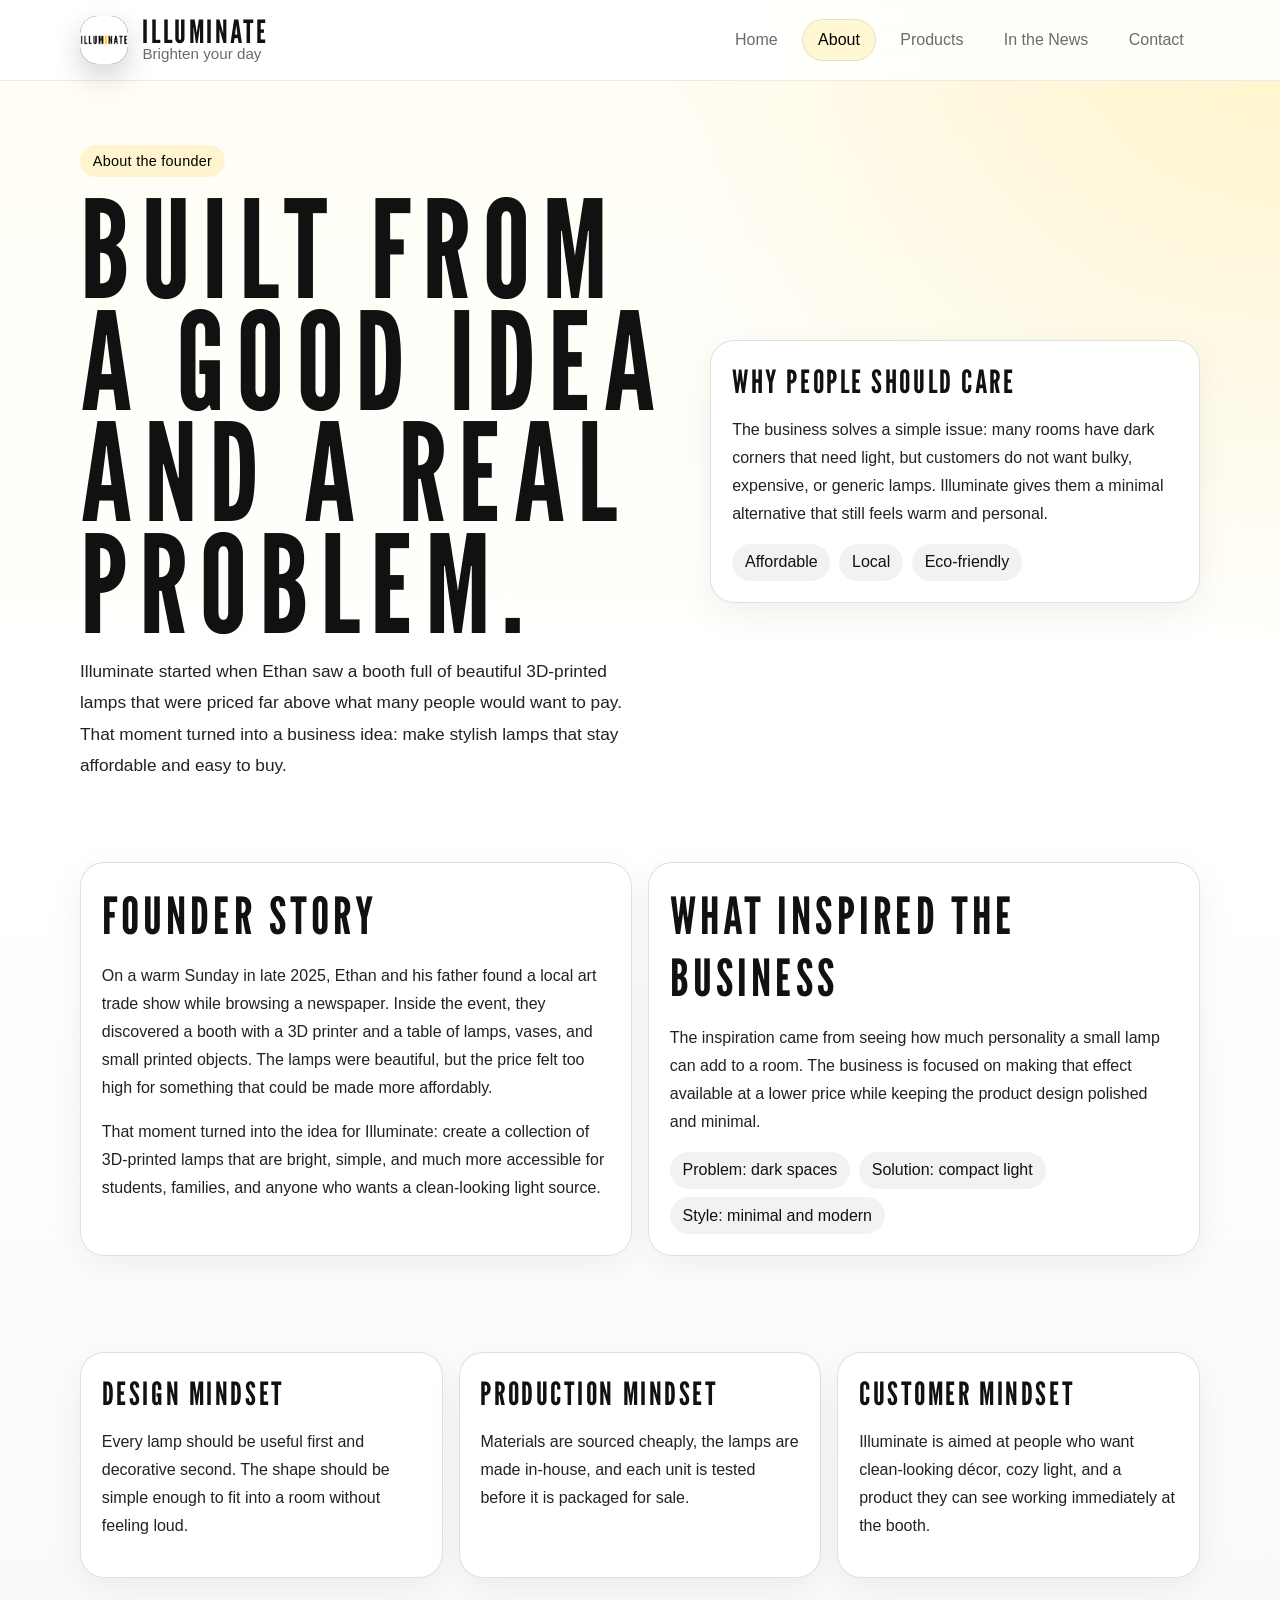
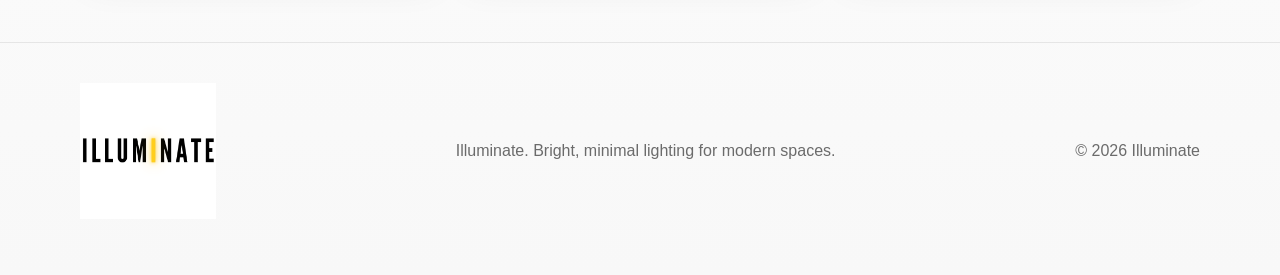
==== about.html @ 522df349 "init" ====
<!doctype html>
<html lang="en">
  <head>
    <meta charset="utf-8" />
    <meta name="viewport" content="width=device-width, initial-scale=1" />
    <title>About | Illuminate</title>
    <meta name="description" content="Learn the story behind Illuminate and why the business exists." />
    <link rel="icon" href="Assets/Favicon.png" />
    <link rel="stylesheet" href="styles.css" />
    <script defer src="site.js"></script>
  </head>
  <body>
    <div class="site-shell">
      <header class="site-header">
        <div class="container header-row">
          <a class="brand" href="index.html" aria-label="Illuminate home">
            <span class="brand-mark"><img src="Assets/Logo/Black%20On%20White.png" alt="Illuminate logo" /></span>
            <span class="brand-text">
              <strong>ILLUMINATE</strong>
              <span>Brighten your day</span>
            </span>
          </a>
          <button class="nav-button" type="button" data-nav-button>Menu</button>
          <input class="nav-toggle" id="nav-toggle" type="checkbox" data-nav-toggle />
          <nav class="site-nav" aria-label="Primary">
            <a href="index.html" data-nav-link>Home</a>
            <a href="about.html" aria-current="page" data-nav-link>About</a>
            <a href="products.html" data-nav-link>Products</a>
            <a href="news.html" data-nav-link>In the News</a>
            <a href="contact.html" data-nav-link>Contact</a>
          </nav>
        </div>
      </header>

      <main>
        <section class="hero">
          <div class="container hero-grid">
            <div>
              <span class="eyebrow">About the founder</span>
              <h1>Built from a good idea and a real problem.</h1>
              <p class="lede">
                Illuminate started when Ethan saw a booth full of beautiful 3D-printed lamps that were priced far above what many people would want to pay. That moment turned into a business idea: make stylish lamps that stay affordable and easy to buy.
              </p>
            </div>
            <div class="card pad">
              <h3>Why people should care</h3>
              <p>The business solves a simple issue: many rooms have dark corners that need light, but customers do not want bulky, expensive, or generic lamps. Illuminate gives them a minimal alternative that still feels warm and personal.</p>
              <div class="badge-row">
                <span class="badge">Affordable</span>
                <span class="badge">Local</span>
                <span class="badge">Eco-friendly</span>
              </div>
            </div>
          </div>
        </section>

        <section class="section">
          <div class="container grid-2">
            <article class="card pad">
              <h2>Founder story</h2>
              <p>
                On a warm Sunday in late 2025, Ethan and his father found a local art trade show while browsing a newspaper. Inside the event, they discovered a booth with a 3D printer and a table of lamps, vases, and small printed objects. The lamps were beautiful, but the price felt too high for something that could be made more affordably.
              </p>
              <p>
                That moment turned into the idea for Illuminate: create a collection of 3D-printed lamps that are bright, simple, and much more accessible for students, families, and anyone who wants a clean-looking light source.
              </p>
            </article>
            <article class="card pad">
              <h2>What inspired the business</h2>
              <p>
                The inspiration came from seeing how much personality a small lamp can add to a room. The business is focused on making that effect available at a lower price while keeping the product design polished and minimal.
              </p>
              <div class="badge-row">
                <span class="badge">Problem: dark spaces</span>
                <span class="badge">Solution: compact light</span>
                <span class="badge">Style: minimal and modern</span>
              </div>
            </article>
          </div>
        </section>

        <section class="section">
          <div class="container grid-3">
            <article class="card pad">
              <h3>Design mindset</h3>
              <p>Every lamp should be useful first and decorative second. The shape should be simple enough to fit into a room without feeling loud.</p>
            </article>
            <article class="card pad">
              <h3>Production mindset</h3>
              <p>Materials are sourced cheaply, the lamps are made in-house, and each unit is tested before it is packaged for sale.</p>
            </article>
            <article class="card pad">
              <h3>Customer mindset</h3>
              <p>Illuminate is aimed at people who want clean-looking décor, cozy light, and a product they can see working immediately at the booth.</p>
            </article>
          </div>
        </section>
      </main>

      <footer class="site-footer">
        <div class="container footer-row">
          <img src="Assets/Logo/Black%20On%20White.png" alt="Illuminate logo" />
          <p>Illuminate. Bright, minimal lighting for modern spaces.</p>
          <p>© <span data-year></span> Illuminate</p>
        </div>
      </footer>
    </div>
  </body>
</html>
---- styles.css ----
@import url('https://fonts.googleapis.com/css2?family=Glacial+Indifference:wght@400;700&family=League+Gothic&display=swap');

:root {
  --yellow: #ffc800;
  --white: #ffffff;
  --black: #000000;
  --ink: #111111;
  --muted: #6b6b6b;
  --line: rgba(0, 0, 0, 0.12);
  --surface: rgba(255, 255, 255, 0.92);
  --shadow: 0 18px 60px rgba(0, 0, 0, 0.14);
}

* {
  box-sizing: border-box;
}

html {
  scroll-behavior: smooth;
}

body {
  margin: 0;
  font-family: 'Glacial Indifference', Arial, sans-serif;
  color: var(--ink);
  background:
    radial-gradient(circle at top right, rgba(255, 200, 0, 0.18), transparent 28%),
    linear-gradient(180deg, #fffdf4 0%, #ffffff 45%, #f8f8f8 100%);
}

a {
  color: inherit;
  text-decoration: none;
}

img {
  max-width: 100%;
  display: block;
}

body::before {
  content: '';
  position: fixed;
  inset: 0;
  pointer-events: none;
  background-image: linear-gradient(rgba(0, 0, 0, 0.02) 1px, transparent 1px), linear-gradient(90deg, rgba(0, 0, 0, 0.02) 1px, transparent 1px);
  background-size: 42px 42px;
  mask-image: linear-gradient(180deg, rgba(0, 0, 0, 0.14), transparent 70%);
  opacity: 0.35;
}

.site-shell {
  position: relative;
  z-index: 1;
}

.container {
  width: min(1120px, calc(100% - 2rem));
  margin: 0 auto;
}

.site-header {
  position: sticky;
  top: 0;
  z-index: 20;
  backdrop-filter: blur(16px);
  background: rgba(255, 255, 255, 0.86);
  border-bottom: 1px solid rgba(0, 0, 0, 0.08);
}

.header-row {
  display: flex;
  align-items: center;
  justify-content: space-between;
  gap: 1rem;
  padding: 1rem 0;
}

.brand {
  display: flex;
  align-items: center;
  gap: 0.9rem;
  min-width: 0;
}

.brand-mark {
  width: 3rem;
  height: 3rem;
  border-radius: 18px;
  background: var(--black);
  display: grid;
  place-items: center;
  box-shadow: 0 12px 30px rgba(0, 0, 0, 0.18);
  overflow: hidden;
  flex: none;
}

.brand-mark img {
  width: 100%;
  height: 100%;
  object-fit: cover;
}

.brand-text {
  min-width: 0;
}

.brand-text strong {
  display: block;
  font-family: 'League Gothic', Impact, sans-serif;
  font-size: 2rem;
  letter-spacing: 0.08em;
  line-height: 0.9;
}

.brand-text span {
  color: var(--muted);
  font-size: 0.95rem;
}

.nav-toggle {
  display: none;
}

.nav-button {
  display: none;
  border: 1px solid rgba(0, 0, 0, 0.1);
  background: var(--white);
  border-radius: 999px;
  padding: 0.7rem 1rem;
  font: inherit;
}

.site-nav {
  display: flex;
  flex-wrap: wrap;
  gap: 0.5rem;
}

.site-nav a {
  padding: 0.7rem 0.95rem;
  border-radius: 999px;
  border: 1px solid transparent;
  color: var(--muted);
}

.site-nav a[aria-current='page'],
.site-nav a:hover {
  color: var(--black);
  border-color: rgba(0, 0, 0, 0.09);
  background: rgba(255, 200, 0, 0.16);
}

.hero {
  padding: 4rem 0 2rem;
}

.hero-grid {
  display: grid;
  grid-template-columns: 1.1fr 0.9fr;
  gap: 2rem;
  align-items: center;
}

.eyebrow {
  display: inline-flex;
  align-items: center;
  gap: 0.5rem;
  padding: 0.5rem 0.8rem;
  border-radius: 999px;
  background: rgba(255, 200, 0, 0.16);
  color: var(--black);
  font-size: 0.9rem;
  letter-spacing: 0.02em;
}

h1,
h2,
h3 {
  margin: 0;
  font-family: 'League Gothic', Impact, sans-serif;
  letter-spacing: 0.08em;
  text-transform: uppercase;
  font-weight: 400;
}

h1 {
  font-size: clamp(4.5rem, 12vw, 8.5rem);
  line-height: 0.82;
  margin-top: 1rem;
}

h2 {
  font-size: clamp(2.4rem, 4vw, 4rem);
  margin-bottom: 1rem;
}

h3 {
  font-size: 2rem;
  margin-bottom: 0.65rem;
}

.lede {
  max-width: 60ch;
  font-size: 1.08rem;
  line-height: 1.8;
  color: #222;
}

.hero-actions,
.section-actions {
  display: flex;
  flex-wrap: wrap;
  gap: 0.8rem;
  margin-top: 1.5rem;
}

.button {
  display: inline-flex;
  align-items: center;
  justify-content: center;
  gap: 0.45rem;
  min-height: 2.9rem;
  padding: 0.75rem 1.1rem;
  border-radius: 999px;
  border: 1px solid var(--black);
  transition: transform 0.18s ease, background 0.18s ease, color 0.18s ease;
}

.button:hover {
  transform: translateY(-1px);
}

.button.primary {
  background: var(--black);
  color: var(--white);
}

.button.primary:hover {
  background: #1b1b1b;
}

.button.secondary {
  background: var(--white);
}

.button.secondary:hover {
  background: rgba(255, 200, 0, 0.18);
}

.hero-art {
  position: relative;
  padding: 1.25rem;
}

.hero-card {
  border-radius: 30px;
  background: linear-gradient(180deg, rgba(0, 0, 0, 0.94), rgba(0, 0, 0, 0.78));
  color: var(--white);
  padding: 1.4rem;
  box-shadow: var(--shadow);
  overflow: hidden;
}

.hero-card::before {
  content: '';
  position: absolute;
  inset: auto 2rem 2rem auto;
  width: 12rem;
  height: 12rem;
  border-radius: 50%;
  background: radial-gradient(circle, rgba(255, 200, 0, 0.5) 0%, rgba(255, 200, 0, 0.12) 30%, transparent 68%);
  filter: blur(10px);
}

.hero-card img {
  position: relative;
  z-index: 1;
  border-radius: 20px;
  width: 100%;
  aspect-ratio: 1.12;
  object-fit: cover;
}

.hero-stats {
  display: grid;
  grid-template-columns: repeat(3, 1fr);
  gap: 0.75rem;
  margin-top: 1rem;
}

.stat {
  padding: 0.9rem;
  border-radius: 18px;
  background: rgba(255, 255, 255, 0.08);
  border: 1px solid rgba(255, 255, 255, 0.12);
}

.stat strong {
  display: block;
  font-family: 'League Gothic', Impact, sans-serif;
  font-size: 2rem;
  letter-spacing: 0.08em;
}

.section {
  padding: 2rem 0 4rem;
}

.section-header {
  display: flex;
  align-items: end;
  justify-content: space-between;
  gap: 1rem;
  margin-bottom: 1.25rem;
}

.section-header p {
  max-width: 52ch;
  margin: 0;
  color: var(--muted);
  line-height: 1.7;
}

.grid-3,
.grid-2 {
  display: grid;
  gap: 1rem;
}

.grid-3 {
  grid-template-columns: repeat(3, 1fr);
}

.grid-2 {
  grid-template-columns: repeat(2, 1fr);
}

.card {
  border-radius: 24px;
  background: var(--surface);
  border: 1px solid var(--line);
  box-shadow: 0 10px 35px rgba(0, 0, 0, 0.06);
  overflow: hidden;
}

.card.pad {
  padding: 1.3rem;
}

.card-image {
  padding: 1rem;
  background: linear-gradient(180deg, rgba(255, 200, 0, 0.14), rgba(255, 200, 0, 0.04));
}

.card-image img {
  width: 100%;
  aspect-ratio: 4 / 3;
  object-fit: contain;
}

.card h3 {
  margin-bottom: 0.5rem;
}

.card p,
.card li {
  color: #222;
  line-height: 1.75;
}

.list {
  margin: 0.9rem 0 0;
  padding-left: 1.1rem;
}

.badge-row {
  display: flex;
  flex-wrap: wrap;
  gap: 0.55rem;
  margin-top: 1rem;
}

.badge {
  display: inline-flex;
  align-items: center;
  min-height: 2.3rem;
  padding: 0.45rem 0.8rem;
  border-radius: 999px;
  background: rgba(0, 0, 0, 0.05);
  color: var(--ink);
}

.brand-swatch {
  display: grid;
  grid-template-columns: repeat(3, 1fr);
  gap: 0.8rem;
}

.swatch {
  border-radius: 18px;
  padding: 1rem;
  border: 1px solid var(--line);
}

.swatch strong {
  display: block;
  margin-top: 4rem;
  font-family: 'League Gothic', Impact, sans-serif;
  font-size: 1.9rem;
  letter-spacing: 0.08em;
}

.swatch.yellow {
  background: var(--yellow);
}

.swatch.black {
  background: var(--black);
  color: var(--white);
}

.swatch.white {
  background: var(--white);
}

.video-frame {
  position: relative;
  border-radius: 28px;
  overflow: hidden;
  border: 1px solid var(--line);
  background: linear-gradient(135deg, rgba(255, 200, 0, 0.08), rgba(0, 0, 0, 0.04));
  min-height: 320px;
  box-shadow: var(--shadow);
}

.video-frame iframe,
.video-frame .video-placeholder {
  width: 100%;
  height: 100%;
  min-height: 320px;
  border: 0;
}

.video-placeholder {
  display: grid;
  place-items: center;
  padding: 2rem;
  text-align: center;
}

.video-placeholder strong {
  display: block;
  font-family: 'League Gothic', Impact, sans-serif;
  font-size: clamp(2.3rem, 5vw, 4rem);
  letter-spacing: 0.08em;
  margin-bottom: 0.4rem;
}

.meta {
  color: var(--muted);
  font-size: 0.95rem;
  line-height: 1.7;
}

.pricing {
  display: grid;
  gap: 0.9rem;
}

.price-row {
  display: flex;
  align-items: baseline;
  justify-content: space-between;
  gap: 1rem;
  padding: 1rem 0;
  border-top: 1px solid rgba(0, 0, 0, 0.08);
}

.price-row:first-child {
  border-top: 0;
  padding-top: 0;
}

.price-row strong {
  font-family: 'League Gothic', Impact, sans-serif;
  font-size: 2.1rem;
  letter-spacing: 0.08em;
}

.testimonial {
  display: grid;
  gap: 0.7rem;
}

.testimonial blockquote {
  margin: 0;
  font-size: 1.05rem;
  line-height: 1.8;
}

.testimonial span {
  color: var(--muted);
}

.news-figure {
  border-radius: 20px;
  overflow: hidden;
  border: 1px solid rgba(0, 0, 0, 0.08);
  background: white;
}

.news-figure img {
  width: 100%;
  aspect-ratio: 4 / 3;
  object-fit: cover;
}

.news-figure figcaption {
  padding: 0.9rem 1rem 1rem;
  color: #222;
  line-height: 1.7;
}

.contact-list {
  display: grid;
  gap: 0.9rem;
  margin: 0;
}

.contact-item {
  padding: 1rem;
  border-radius: 18px;
  border: 1px solid rgba(0, 0, 0, 0.08);
  background: rgba(255, 255, 255, 0.75);
}

.contact-item strong {
  display: block;
  margin-bottom: 0.25rem;
  font-family: 'League Gothic', Impact, sans-serif;
  font-size: 1.8rem;
  letter-spacing: 0.08em;
}

.site-footer {
  padding: 2.5rem 0 3.5rem;
  border-top: 1px solid rgba(0, 0, 0, 0.08);
  color: var(--muted);
}

.footer-row {
  display: flex;
  align-items: center;
  justify-content: space-between;
  gap: 1rem;
  flex-wrap: wrap;
}

.footer-row img {
  width: 8.5rem;
}

@media (max-width: 920px) {
  .hero-grid,
  .grid-3,
  .grid-2 {
    grid-template-columns: 1fr;
  }

  .section-header,
  .footer-row {
    align-items: start;
    flex-direction: column;
  }

  .brand-swatch {
    grid-template-columns: 1fr;
  }
}

@media (max-width: 760px) {
  .nav-button {
    display: inline-flex;
  }

  .site-nav {
    position: absolute;
    top: calc(100% + 0.6rem);
    right: 1rem;
    left: 1rem;
    display: grid;
    gap: 0.25rem;
    padding: 0.75rem;
    background: rgba(255, 255, 255, 0.98);
    border: 1px solid rgba(0, 0, 0, 0.08);
    border-radius: 22px;
    box-shadow: var(--shadow);
    transform-origin: top;
    transform: scaleY(0.96);
    opacity: 0;
    visibility: hidden;
    pointer-events: none;
    transition: opacity 0.18s ease, transform 0.18s ease, visibility 0.18s ease;
  }

  .nav-toggle:checked ~ .site-nav {
    opacity: 1;
    visibility: visible;
    pointer-events: auto;
    transform: scaleY(1);
  }

  .site-nav a {
    padding: 0.9rem 1rem;
  }

  .brand-text strong {
    font-size: 1.8rem;
  }

  h1 {
    font-size: clamp(3.7rem, 19vw, 6rem);
  }

  .hero {
    padding-top: 2.4rem;
  }
}
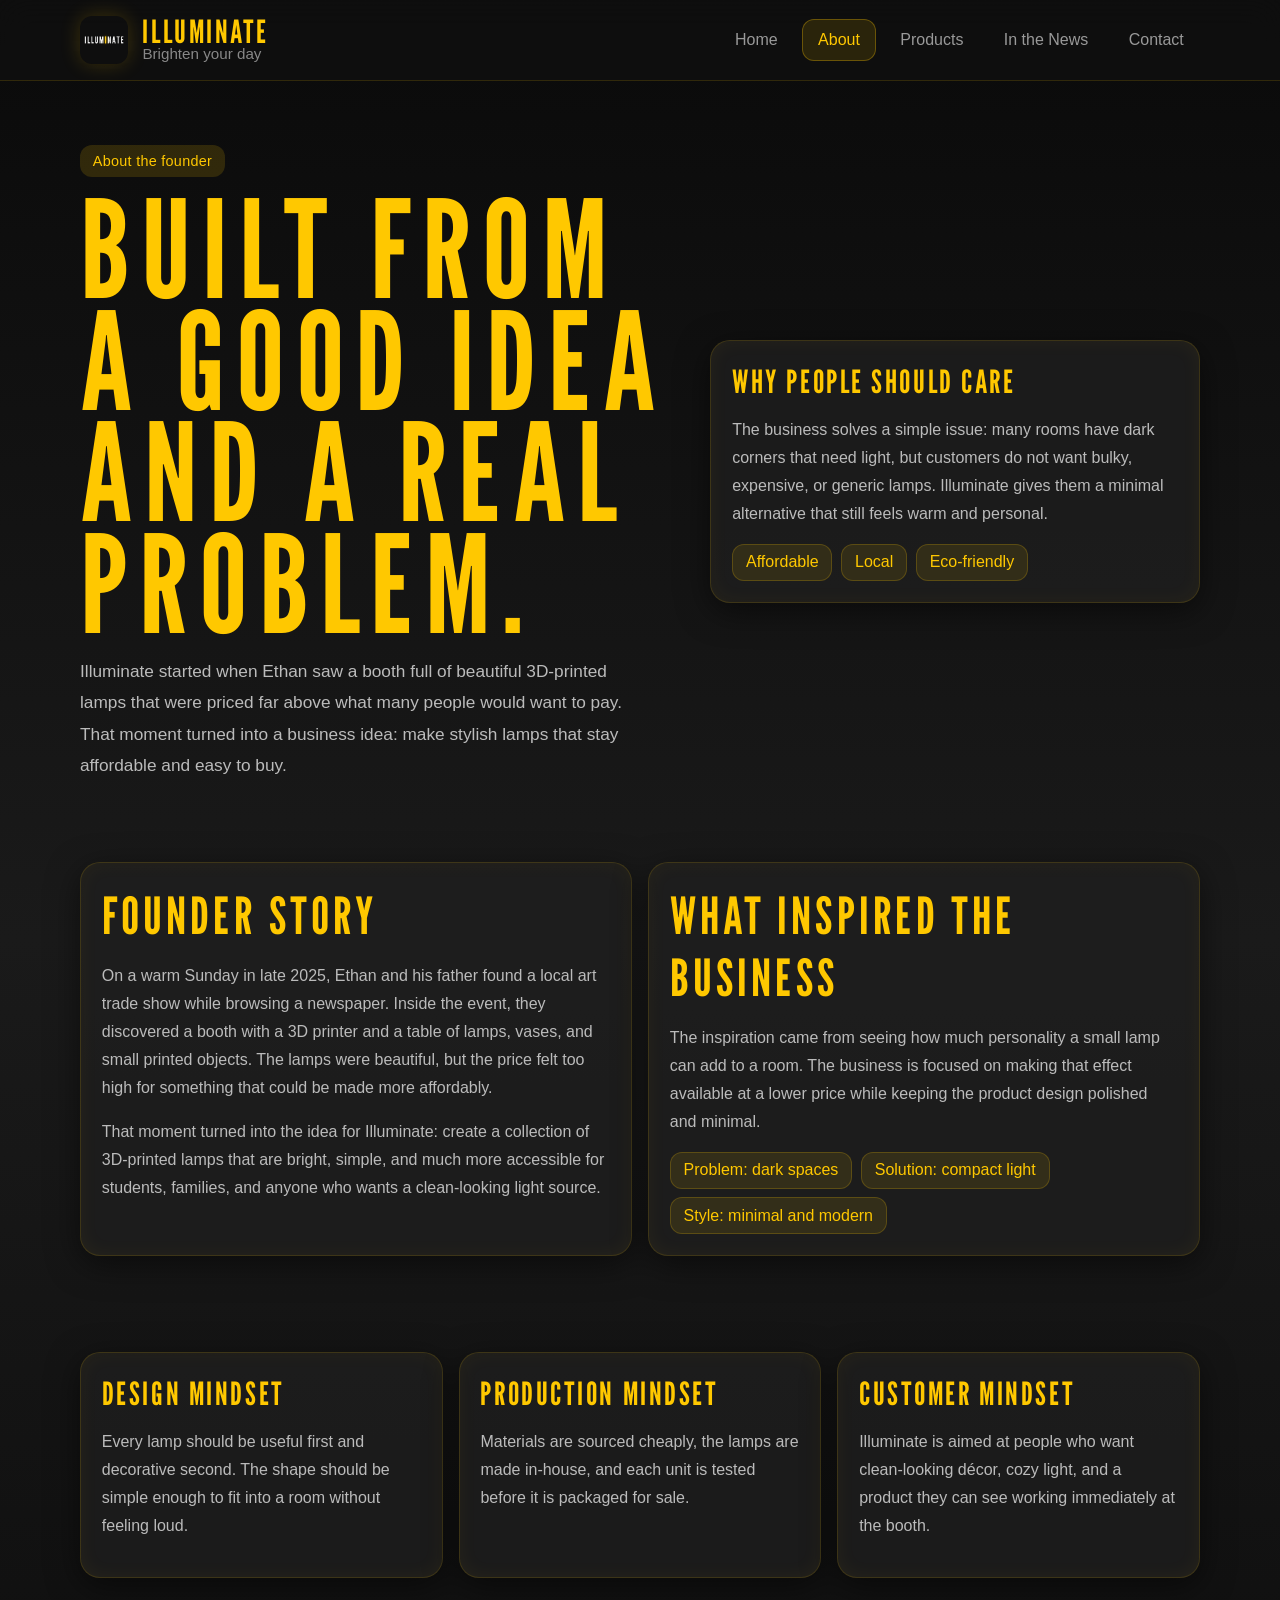
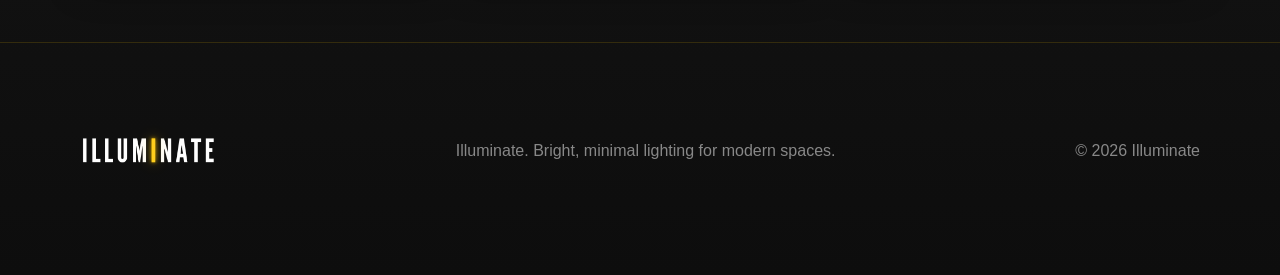
==== commit 8475adf6: "dark mode" ====
--- a/about.html
+++ b/about.html
@@ -14,7 +14,7 @@
       <header class="site-header">
         <div class="container header-row">
           <a class="brand" href="index.html" aria-label="Illuminate home">
-            <span class="brand-mark"><img src="Assets/Logo/Black%20On%20White.png" alt="Illuminate logo" /></span>
+            <span class="brand-mark"><img src="Assets/Logo/White%20and%20Yellow%20nBg.png" alt="Illuminate logo" /></span>
             <span class="brand-text">
               <strong>ILLUMINATE</strong>
               <span>Brighten your day</span>
@@ -99,7 +99,7 @@
 
       <footer class="site-footer">
         <div class="container footer-row">
-          <img src="Assets/Logo/Black%20On%20White.png" alt="Illuminate logo" />
+          <img src="Assets/Logo/White%20and%20Yellow%20nBg.png" alt="Illuminate logo" />
           <p>Illuminate. Bright, minimal lighting for modern spaces.</p>
           <p>© <span data-year></span> Illuminate</p>
         </div>
--- a/styles.css
+++ b/styles.css
@@ -11,6 +11,59 @@
   --shadow: 0 18px 60px rgba(0, 0, 0, 0.14);
 }
 
+@keyframes fadeInUp {
+  from {
+    opacity: 0;
+    transform: translateY(20px);
+  }
+  to {
+    opacity: 1;
+    transform: translateY(0);
+  }
+}
+
+@keyframes glowPulse {
+  0%, 100% {
+    box-shadow: 0 0 20px rgba(255, 200, 0, 0.3);
+  }
+  50% {
+    box-shadow: 0 0 40px rgba(255, 200, 0, 0.6);
+  }
+}
+
+@keyframes slideInLeft {
+  from {
+    opacity: 0;
+    transform: translateX(-30px);
+  }
+  to {
+    opacity: 1;
+    transform: translateX(0);
+  }
+}
+
+@keyframes slideInRight {
+  from {
+    opacity: 0;
+    transform: translateX(30px);
+  }
+  to {
+    opacity: 1;
+    transform: translateX(0);
+  }
+}
+
+@keyframes slideInDown {
+  from {
+    opacity: 0;
+    transform: translateY(-20px);
+  }
+  to {
+    opacity: 1;
+    transform: translateY(0);
+  }
+}
+
 * {
   box-sizing: border-box;
 }
@@ -22,10 +75,8 @@
 body {
   margin: 0;
   font-family: 'Glacial Indifference', Arial, sans-serif;
-  color: var(--ink);
-  background:
-    radial-gradient(circle at top right, rgba(255, 200, 0, 0.18), transparent 28%),
-    linear-gradient(180deg, #fffdf4 0%, #ffffff 45%, #f8f8f8 100%);
+  color: #e0e0e0;
+  background: linear-gradient(180deg, #0a0a0a 0%, #1a1a1a 50%, #0d0d0d 100%);
 }
 
 a {
@@ -43,9 +94,9 @@
   position: fixed;
   inset: 0;
   pointer-events: none;
-  background-image: linear-gradient(rgba(0, 0, 0, 0.02) 1px, transparent 1px), linear-gradient(90deg, rgba(0, 0, 0, 0.02) 1px, transparent 1px);
+  background-image: linear-gradient(rgba(255, 200, 0, 0.03) 1px, transparent 1px), linear-gradient(90deg, rgba(255, 200, 0, 0.03) 1px, transparent 1px);
   background-size: 42px 42px;
-  mask-image: linear-gradient(180deg, rgba(0, 0, 0, 0.14), transparent 70%);
+  mask-image: linear-gradient(180deg, rgba(255, 200, 0, 0.08), transparent 70%);
   opacity: 0.35;
 }
 
@@ -64,8 +115,9 @@
   top: 0;
   z-index: 20;
   backdrop-filter: blur(16px);
-  background: rgba(255, 255, 255, 0.86);
-  border-bottom: 1px solid rgba(0, 0, 0, 0.08);
+  background: rgba(15, 15, 15, 0.9);
+  border-bottom: 1px solid rgba(255, 200, 0, 0.15);
+  animation: slideInDown 0.6s ease-out;
 }
 
 .header-row {
@@ -86,19 +138,25 @@
 .brand-mark {
   width: 3rem;
   height: 3rem;
-  border-radius: 18px;
-  background: var(--black);
+  border-radius: 12px;
+  background: transparent;
   display: grid;
   place-items: center;
-  box-shadow: 0 12px 30px rgba(0, 0, 0, 0.18);
+  box-shadow: 0 0 20px rgba(255, 200, 0, 0.2);
   overflow: hidden;
   flex: none;
+  transition: box-shadow 0.3s ease;
+}
+
+.brand-mark:hover {
+  animation: glowPulse 2s ease-in-out;
 }
 
 .brand-mark img {
   width: 100%;
   height: 100%;
-  object-fit: cover;
+  object-fit: contain;
+  padding: 4px;
 }
 
 .brand-text {
@@ -111,10 +169,11 @@
   font-size: 2rem;
   letter-spacing: 0.08em;
   line-height: 0.9;
+  color: var(--yellow);
 }
 
 .brand-text span {
-  color: var(--muted);
+  color: #888;
   font-size: 0.95rem;
 }
 
@@ -124,11 +183,19 @@
 
 .nav-button {
   display: none;
-  border: 1px solid rgba(0, 0, 0, 0.1);
-  background: var(--white);
-  border-radius: 999px;
+  border: 1px solid rgba(255, 200, 0, 0.2);
+  background: rgba(255, 200, 0, 0.1);
+  border-radius: 12px;
   padding: 0.7rem 1rem;
   font: inherit;
+  color: var(--yellow);
+  cursor: pointer;
+  transition: all 0.3s ease;
+}
+
+.nav-button:hover {
+  background: rgba(255, 200, 0, 0.2);
+  box-shadow: 0 0 15px rgba(255, 200, 0, 0.3);
 }
 
 .site-nav {
@@ -139,20 +206,22 @@
 
 .site-nav a {
   padding: 0.7rem 0.95rem;
-  border-radius: 999px;
+  border-radius: 12px;
   border: 1px solid transparent;
-  color: var(--muted);
+  color: #999;
+  transition: all 0.3s ease;
 }
 
 .site-nav a[aria-current='page'],
 .site-nav a:hover {
-  color: var(--black);
-  border-color: rgba(0, 0, 0, 0.09);
-  background: rgba(255, 200, 0, 0.16);
+  color: var(--yellow);
+  border-color: rgba(255, 200, 0, 0.3);
+  background: rgba(255, 200, 0, 0.12);
 }
 
 .hero {
   padding: 4rem 0 2rem;
+  animation: fadeInUp 0.8s ease-out;
 }
 
 .hero-grid {
@@ -167,11 +236,12 @@
   align-items: center;
   gap: 0.5rem;
   padding: 0.5rem 0.8rem;
-  border-radius: 999px;
-  background: rgba(255, 200, 0, 0.16);
-  color: var(--black);
+  border-radius: 12px;
+  background: rgba(255, 200, 0, 0.15);
+  color: var(--yellow);
   font-size: 0.9rem;
   letter-spacing: 0.02em;
+  animation: slideInLeft 0.6s ease-out;
 }
 
 h1,
@@ -182,6 +252,8 @@
   letter-spacing: 0.08em;
   text-transform: uppercase;
   font-weight: 400;
+  color: var(--yellow);
+  animation: fadeInUp 0.7s ease-out;
 }
 
 h1 {
@@ -204,7 +276,8 @@
   max-width: 60ch;
   font-size: 1.08rem;
   line-height: 1.8;
-  color: #222;
+  color: #bbb;
+  animation: slideInLeft 0.7s ease-out 0.1s backwards;
 }
 
 .hero-actions,
@@ -222,43 +295,49 @@
   gap: 0.45rem;
   min-height: 2.9rem;
   padding: 0.75rem 1.1rem;
-  border-radius: 999px;
-  border: 1px solid var(--black);
+  border-radius: 12px;
+  border: 1px solid var(--yellow);
   transition: transform 0.18s ease, background 0.18s ease, color 0.18s ease;
+  cursor: pointer;
+  animation: fadeInUp 0.7s ease-out 0.2s backwards;
 }
 
 .button:hover {
-  transform: translateY(-1px);
+  transform: translateY(-2px);
+  box-shadow: 0 0 20px rgba(255, 200, 0, 0.4);
 }
 
 .button.primary {
-  background: var(--black);
-  color: var(--white);
+  background: var(--yellow);
+  color: #000;
+  font-weight: 700;
 }
 
 .button.primary:hover {
-  background: #1b1b1b;
+  background: #ffdb42;
 }
 
 .button.secondary {
-  background: var(--white);
+  background: transparent;
+  color: var(--yellow);
 }
 
 .button.secondary:hover {
-  background: rgba(255, 200, 0, 0.18);
+  background: rgba(255, 200, 0, 0.2);
 }
 
 .hero-art {
   position: relative;
   padding: 1.25rem;
+  animation: slideInRight 0.8s ease-out;
 }
 
 .hero-card {
   border-radius: 30px;
-  background: linear-gradient(180deg, rgba(0, 0, 0, 0.94), rgba(0, 0, 0, 0.78));
-  color: var(--white);
+  background: linear-gradient(135deg, rgba(255, 200, 0, 0.15), rgba(255, 200, 0, 0.08));
+  color: #fff;
   padding: 1.4rem;
-  box-shadow: var(--shadow);
+  box-shadow: 0 0 40px rgba(255, 200, 0, 0.2), inset 0 0 40px rgba(255, 200, 0, 0.05);
   overflow: hidden;
 }
 
@@ -271,6 +350,7 @@
   border-radius: 50%;
   background: radial-gradient(circle, rgba(255, 200, 0, 0.5) 0%, rgba(255, 200, 0, 0.12) 30%, transparent 68%);
   filter: blur(10px);
+  animation: glowPulse 4s ease-in-out infinite;
 }
 
 .hero-card img {
@@ -279,7 +359,7 @@
   border-radius: 20px;
   width: 100%;
   aspect-ratio: 1.12;
-  object-fit: cover;
+  object-fit: contain;
 }
 
 .hero-stats {
@@ -292,8 +372,8 @@
 .stat {
   padding: 0.9rem;
   border-radius: 18px;
-  background: rgba(255, 255, 255, 0.08);
-  border: 1px solid rgba(255, 255, 255, 0.12);
+  background: rgba(255, 200, 0, 0.1);
+  border: 1px solid rgba(255, 200, 0, 0.2);
 }
 
 .stat strong {
@@ -301,6 +381,7 @@
   font-family: 'League Gothic', Impact, sans-serif;
   font-size: 2rem;
   letter-spacing: 0.08em;
+  color: var(--yellow);
 }
 
 .section {
@@ -318,7 +399,7 @@
 .section-header p {
   max-width: 52ch;
   margin: 0;
-  color: var(--muted);
+  color: #888;
   line-height: 1.7;
 }
 
@@ -337,11 +418,19 @@
 }
 
 .card {
-  border-radius: 24px;
-  background: var(--surface);
-  border: 1px solid var(--line);
-  box-shadow: 0 10px 35px rgba(0, 0, 0, 0.06);
+  border-radius: 20px;
+  background: rgba(30, 30, 30, 0.8);
+  border: 1px solid rgba(255, 200, 0, 0.15);
+  box-shadow: 0 8px 32px rgba(0, 0, 0, 0.5), inset 0 0 20px rgba(255, 200, 0, 0.05);
   overflow: hidden;
+  transition: all 0.4s ease;
+  animation: fadeInUp 0.7s ease-out backwards;
+}
+
+.card:hover {
+  border-color: rgba(255, 200, 0, 0.3);
+  box-shadow: 0 8px 40px rgba(255, 200, 0, 0.15), inset 0 0 20px rgba(255, 200, 0, 0.08);
+  transform: translateY(-4px);
 }
 
 .card.pad {
@@ -350,7 +439,7 @@
 
 .card-image {
   padding: 1rem;
-  background: linear-gradient(180deg, rgba(255, 200, 0, 0.14), rgba(255, 200, 0, 0.04));
+  background: linear-gradient(180deg, rgba(255, 200, 0, 0.1), rgba(255, 200, 0, 0.02));
 }
 
 .card-image img {
@@ -365,7 +454,7 @@
 
 .card p,
 .card li {
-  color: #222;
+  color: #bbb;
   line-height: 1.75;
 }
 
@@ -386,9 +475,10 @@
   align-items: center;
   min-height: 2.3rem;
   padding: 0.45rem 0.8rem;
-  border-radius: 999px;
-  background: rgba(0, 0, 0, 0.05);
-  color: var(--ink);
+  border-radius: 12px;
+  background: rgba(255, 200, 0, 0.1);
+  color: var(--yellow);
+  border: 1px solid rgba(255, 200, 0, 0.2);
 }
 
 .brand-swatch {
@@ -398,9 +488,9 @@
 }
 
 .swatch {
-  border-radius: 18px;
+  border-radius: 20px;
   padding: 1rem;
-  border: 1px solid var(--line);
+  border: 1px solid rgba(255, 200, 0, 0.2);
 }
 
 .swatch strong {
@@ -413,25 +503,28 @@
 
 .swatch.yellow {
   background: var(--yellow);
+  color: #000;
 }
 
 .swatch.black {
-  background: var(--black);
-  color: var(--white);
+  background: #1a1a1a;
+  color: var(--yellow);
+  border-color: rgba(255, 200, 0, 0.3);
 }
 
 .swatch.white {
-  background: var(--white);
+  background: #ddd;
+  color: #000;
 }
 
 .video-frame {
   position: relative;
-  border-radius: 28px;
+  border-radius: 20px;
   overflow: hidden;
-  border: 1px solid var(--line);
-  background: linear-gradient(135deg, rgba(255, 200, 0, 0.08), rgba(0, 0, 0, 0.04));
+  border: 1px solid rgba(255, 200, 0, 0.2);
+  background: linear-gradient(135deg, rgba(255, 200, 0, 0.1), rgba(30, 30, 30, 0.8));
   min-height: 320px;
-  box-shadow: var(--shadow);
+  box-shadow: 0 8px 32px rgba(0, 0, 0, 0.5), inset 0 0 30px rgba(255, 200, 0, 0.05);
 }
 
 .video-frame iframe,
@@ -447,6 +540,7 @@
   place-items: center;
   padding: 2rem;
   text-align: center;
+  animation: fadeInUp 0.8s ease-out;
 }
 
 .video-placeholder strong {
@@ -455,10 +549,11 @@
   font-size: clamp(2.3rem, 5vw, 4rem);
   letter-spacing: 0.08em;
   margin-bottom: 0.4rem;
+  color: var(--yellow);
 }
 
 .meta {
-  color: var(--muted);
+  color: #888;
   font-size: 0.95rem;
   line-height: 1.7;
 }
@@ -474,7 +569,7 @@
   justify-content: space-between;
   gap: 1rem;
   padding: 1rem 0;
-  border-top: 1px solid rgba(0, 0, 0, 0.08);
+  border-top: 1px solid rgba(255, 200, 0, 0.1);
 }
 
 .price-row:first-child {
@@ -486,6 +581,7 @@
   font-family: 'League Gothic', Impact, sans-serif;
   font-size: 2.1rem;
   letter-spacing: 0.08em;
+  color: var(--yellow);
 }
 
 .testimonial {
@@ -497,17 +593,26 @@
   margin: 0;
   font-size: 1.05rem;
   line-height: 1.8;
+  color: #ddd;
 }
 
 .testimonial span {
-  color: var(--muted);
+  color: #888;
 }
 
 .news-figure {
   border-radius: 20px;
   overflow: hidden;
-  border: 1px solid rgba(0, 0, 0, 0.08);
-  background: white;
+  border: 1px solid rgba(255, 200, 0, 0.15);
+  background: rgba(30, 30, 30, 0.8);
+  animation: fadeInUp 0.7s ease-out backwards;
+  transition: all 0.4s ease;
+}
+
+.news-figure:hover {
+  border-color: rgba(255, 200, 0, 0.3);
+  box-shadow: 0 0 30px rgba(255, 200, 0, 0.2);
+  transform: translateY(-4px);
 }
 
 .news-figure img {
@@ -518,8 +623,9 @@
 
 .news-figure figcaption {
   padding: 0.9rem 1rem 1rem;
-  color: #222;
+  color: #bbb;
   line-height: 1.7;
+  font-size: 0.95rem;
 }
 
 .contact-list {
@@ -531,8 +637,14 @@
 .contact-item {
   padding: 1rem;
   border-radius: 18px;
-  border: 1px solid rgba(0, 0, 0, 0.08);
-  background: rgba(255, 255, 255, 0.75);
+  border: 1px solid rgba(255, 200, 0, 0.15);
+  background: rgba(30, 30, 30, 0.8);
+  transition: all 0.3s ease;
+}
+
+.contact-item:hover {
+  border-color: rgba(255, 200, 0, 0.3);
+  background: rgba(30, 30, 30, 0.95);
 }
 
 .contact-item strong {
@@ -541,12 +653,15 @@
   font-family: 'League Gothic', Impact, sans-serif;
   font-size: 1.8rem;
   letter-spacing: 0.08em;
+  color: var(--yellow);
 }
 
 .site-footer {
   padding: 2.5rem 0 3.5rem;
-  border-top: 1px solid rgba(0, 0, 0, 0.08);
-  color: var(--muted);
+  border-top: 1px solid rgba(255, 200, 0, 0.15);
+  color: #888;
+  text-align: center;
+  animation: fadeInUp 0.8s ease-out 0.3s backwards;
 }
 
 .footer-row {
@@ -559,6 +674,26 @@
 
 .footer-row img {
   width: 8.5rem;
+}
+
+input[type="text"],
+input[type="email"],
+textarea {
+  background: rgba(30, 30, 30, 0.9);
+  border: 1px solid rgba(255, 200, 0, 0.2);
+  color: #ddd;
+  transition: all 0.3s ease;
+  padding: 0.8rem;
+  border-radius: 12px;
+  font: inherit;
+}
+
+input[type="text"]:focus,
+input[type="email"]:focus,
+textarea:focus {
+  outline: none;
+  border-color: rgba(255, 200, 0, 0.5);
+  box-shadow: 0 0 15px rgba(255, 200, 0, 0.2);
 }
 
 @media (max-width: 920px) {
@@ -592,16 +727,16 @@
     display: grid;
     gap: 0.25rem;
     padding: 0.75rem;
-    background: rgba(255, 255, 255, 0.98);
-    border: 1px solid rgba(0, 0, 0, 0.08);
-    border-radius: 22px;
-    box-shadow: var(--shadow);
+    background: rgba(20, 20, 20, 0.95);
+    border: 1px solid rgba(255, 200, 0, 0.2);
+    border-radius: 18px;
+    box-shadow: 0 8px 32px rgba(0, 0, 0, 0.7), inset 0 0 20px rgba(255, 200, 0, 0.05);
     transform-origin: top;
     transform: scaleY(0.96);
     opacity: 0;
     visibility: hidden;
     pointer-events: none;
-    transition: opacity 0.18s ease, transform 0.18s ease, visibility 0.18s ease;
+    transition: opacity 0.25s ease, transform 0.25s ease, visibility 0.25s ease;
   }
 
   .nav-toggle:checked ~ .site-nav {
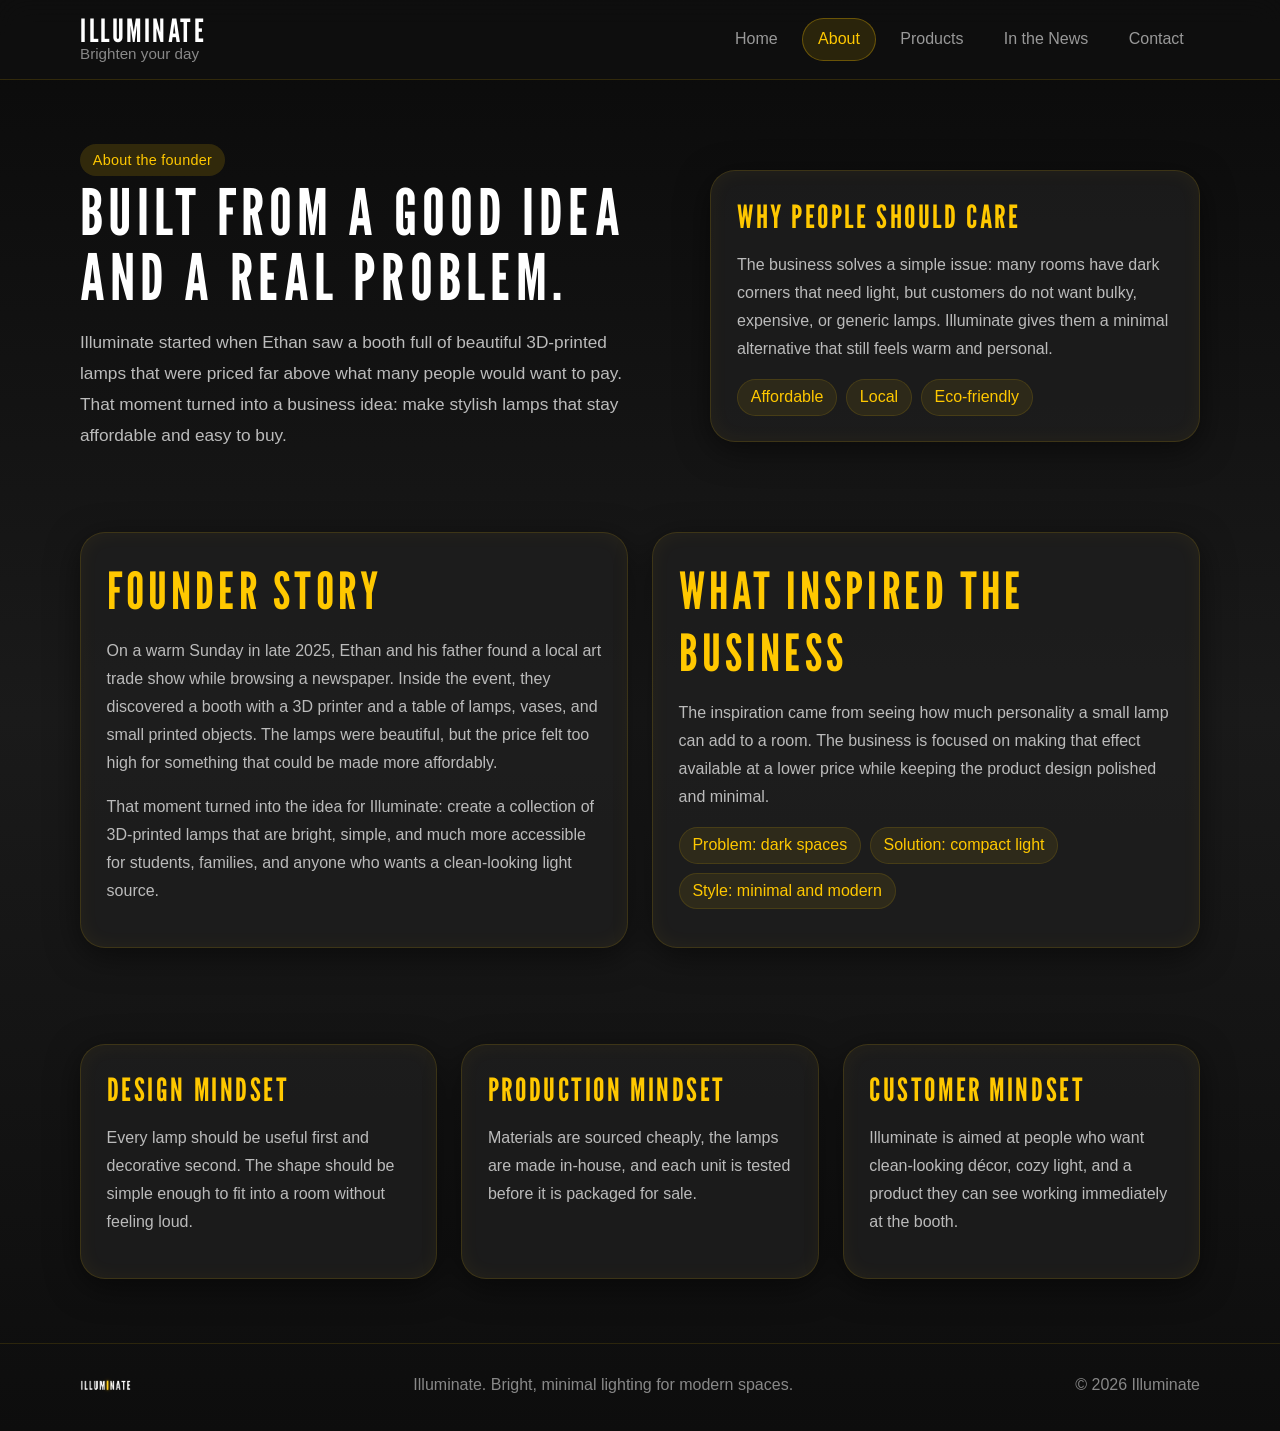
==== commit 0ee0422e: "n" ====
--- a/about.html
+++ b/about.html
@@ -14,7 +14,6 @@
       <header class="site-header">
         <div class="container header-row">
           <a class="brand" href="index.html" aria-label="Illuminate home">
-            <span class="brand-mark"><img src="Assets/Logo/White%20and%20Yellow%20nBg.png" alt="Illuminate logo" /></span>
             <span class="brand-text">
               <strong>ILLUMINATE</strong>
               <span>Brighten your day</span>
--- a/styles.css
+++ b/styles.css
@@ -2,13 +2,14 @@
 
 :root {
   --yellow: #ffc800;
+  --teal: #3ddbd6;
   --white: #ffffff;
   --black: #000000;
   --ink: #111111;
   --muted: #6b6b6b;
-  --line: rgba(0, 0, 0, 0.12);
-  --surface: rgba(255, 255, 255, 0.92);
-  --shadow: 0 18px 60px rgba(0, 0, 0, 0.14);
+  --line: rgba(255, 255, 255, 0.06);
+  --surface: rgba(255, 255, 255, 0.04);
+  --shadow: 0 10px 30px rgba(0, 0, 0, 0.5);
 }
 
 @keyframes fadeInUp {
@@ -24,10 +25,10 @@
 
 @keyframes glowPulse {
   0%, 100% {
-    box-shadow: 0 0 20px rgba(255, 200, 0, 0.3);
+    box-shadow: 0 0 12px rgba(255, 200, 0, 0.12);
   }
   50% {
-    box-shadow: 0 0 40px rgba(255, 200, 0, 0.6);
+    box-shadow: 0 0 22px rgba(255, 200, 0, 0.18);
   }
 }
 
@@ -89,15 +90,21 @@
   display: block;
 }
 
+/* round images by default; keep brand/logo overrides below */
+img {
+  border-radius: 20px;
+}
+
 body::before {
   content: '';
   position: fixed;
   inset: 0;
   pointer-events: none;
-  background-image: linear-gradient(rgba(255, 200, 0, 0.03) 1px, transparent 1px), linear-gradient(90deg, rgba(255, 200, 0, 0.03) 1px, transparent 1px);
-  background-size: 42px 42px;
-  mask-image: linear-gradient(180deg, rgba(255, 200, 0, 0.08), transparent 70%);
-  opacity: 0.35;
+  /* remove noisy grid for minimal look */
+  background-image: none;
+  background-size: 0 0;
+  mask-image: none;
+  opacity: 0.08;
 }
 
 .site-shell {
@@ -138,7 +145,7 @@
 .brand-mark {
   width: 3rem;
   height: 3rem;
-  border-radius: 12px;
+  border-radius: 6px;
   background: transparent;
   display: grid;
   place-items: center;
@@ -169,7 +176,7 @@
   font-size: 2rem;
   letter-spacing: 0.08em;
   line-height: 0.9;
-  color: var(--yellow);
+  color: #ffffff;
 }
 
 .brand-text span {
@@ -185,7 +192,7 @@
   display: none;
   border: 1px solid rgba(255, 200, 0, 0.2);
   background: rgba(255, 200, 0, 0.1);
-  border-radius: 12px;
+  border-radius: 25px;
   padding: 0.7rem 1rem;
   font: inherit;
   color: var(--yellow);
@@ -206,7 +213,7 @@
 
 .site-nav a {
   padding: 0.7rem 0.95rem;
-  border-radius: 12px;
+  border-radius: 25px;
   border: 1px solid transparent;
   color: #999;
   transition: all 0.3s ease;
@@ -236,7 +243,7 @@
   align-items: center;
   gap: 0.5rem;
   padding: 0.5rem 0.8rem;
-  border-radius: 12px;
+  border-radius: 25px;
   background: rgba(255, 200, 0, 0.15);
   color: var(--yellow);
   font-size: 0.9rem;
@@ -257,9 +264,10 @@
 }
 
 h1 {
-  font-size: clamp(4.5rem, 12vw, 8.5rem);
-  line-height: 0.82;
-  margin-top: 1rem;
+  font-size: clamp(2.4rem, 6vw, 4rem);
+  line-height: 1.02;
+  margin-top: 0.2rem;
+  color: #ffffff;
 }
 
 h2 {
@@ -295,7 +303,7 @@
   gap: 0.45rem;
   min-height: 2.9rem;
   padding: 0.75rem 1.1rem;
-  border-radius: 12px;
+  border-radius: 25px;
   border: 1px solid var(--yellow);
   transition: transform 0.18s ease, background 0.18s ease, color 0.18s ease;
   cursor: pointer;
@@ -333,24 +341,16 @@
 }
 
 .hero-card {
-  border-radius: 30px;
-  background: linear-gradient(135deg, rgba(255, 200, 0, 0.15), rgba(255, 200, 0, 0.08));
+  border-radius: 25px;
+  background: rgba(255,255,255,0.02);
   color: #fff;
-  padding: 1.4rem;
-  box-shadow: 0 0 40px rgba(255, 200, 0, 0.2), inset 0 0 40px rgba(255, 200, 0, 0.05);
+  padding: 0.6rem;
+  box-shadow: 0 6px 18px rgba(0,0,0,0.45);
   overflow: hidden;
 }
 
 .hero-card::before {
-  content: '';
-  position: absolute;
-  inset: auto 2rem 2rem auto;
-  width: 12rem;
-  height: 12rem;
-  border-radius: 50%;
-  background: radial-gradient(circle, rgba(255, 200, 0, 0.5) 0%, rgba(255, 200, 0, 0.12) 30%, transparent 68%);
-  filter: blur(10px);
-  animation: glowPulse 4s ease-in-out infinite;
+  display: none;
 }
 
 .hero-card img {
@@ -371,7 +371,7 @@
 
 .stat {
   padding: 0.9rem;
-  border-radius: 18px;
+  border-radius: 25px;
   background: rgba(255, 200, 0, 0.1);
   border: 1px solid rgba(255, 200, 0, 0.2);
 }
@@ -406,7 +406,7 @@
 .grid-3,
 .grid-2 {
   display: grid;
-  gap: 1rem;
+  gap: 1.5rem;
 }
 
 .grid-3 {
@@ -418,7 +418,7 @@
 }
 
 .card {
-  border-radius: 20px;
+  border-radius: 25px;
   background: rgba(30, 30, 30, 0.8);
   border: 1px solid rgba(255, 200, 0, 0.15);
   box-shadow: 0 8px 32px rgba(0, 0, 0, 0.5), inset 0 0 20px rgba(255, 200, 0, 0.05);
@@ -428,13 +428,13 @@
 }
 
 .card:hover {
-  border-color: rgba(255, 200, 0, 0.3);
-  box-shadow: 0 8px 40px rgba(255, 200, 0, 0.15), inset 0 0 20px rgba(255, 200, 0, 0.08);
-  transform: translateY(-4px);
+  border-color: rgba(255, 200, 0, 0.18);
+  box-shadow: 0 10px 22px rgba(0,0,0,0.55);
+  transform: translateY(-3px);
 }
 
 .card.pad {
-  padding: 1.3rem;
+  padding: 1.6rem;
 }
 
 .card-image {
@@ -475,10 +475,16 @@
   align-items: center;
   min-height: 2.3rem;
   padding: 0.45rem 0.8rem;
-  border-radius: 12px;
-  background: rgba(255, 200, 0, 0.1);
-  color: var(--yellow);
-  border: 1px solid rgba(255, 200, 0, 0.2);
+  border-radius: 25px;
+  background: rgba(255, 200, 0, 0.08);
+  color: var(--yellow);
+  border: 1px solid rgba(255, 200, 0, 0.12);
+}
+
+.badge.alt {
+  background: rgba(255, 200, 0, 0.08);
+  color: var(--yellow);
+  border-color: rgba(255, 200, 0, 0.12);
 }
 
 .brand-swatch {
@@ -488,7 +494,7 @@
 }
 
 .swatch {
-  border-radius: 20px;
+  border-radius: 25px;
   padding: 1rem;
   border: 1px solid rgba(255, 200, 0, 0.2);
 }
@@ -519,7 +525,7 @@
 
 .video-frame {
   position: relative;
-  border-radius: 20px;
+  border-radius: 25px;
   overflow: hidden;
   border: 1px solid rgba(255, 200, 0, 0.2);
   background: linear-gradient(135deg, rgba(255, 200, 0, 0.1), rgba(30, 30, 30, 0.8));
@@ -601,7 +607,7 @@
 }
 
 .news-figure {
-  border-radius: 20px;
+  border-radius: 25px;
   overflow: hidden;
   border: 1px solid rgba(255, 200, 0, 0.15);
   background: rgba(30, 30, 30, 0.8);
@@ -636,7 +642,7 @@
 
 .contact-item {
   padding: 1rem;
-  border-radius: 18px;
+  border-radius: 25px;
   border: 1px solid rgba(255, 200, 0, 0.15);
   background: rgba(30, 30, 30, 0.8);
   transition: all 0.3s ease;
@@ -657,11 +663,11 @@
 }
 
 .site-footer {
-  padding: 2.5rem 0 3.5rem;
-  border-top: 1px solid rgba(255, 200, 0, 0.15);
+  padding: 1rem 0 1.25rem;
+  border-top: 1px solid rgba(255, 200, 0, 0.12);
   color: #888;
   text-align: center;
-  animation: fadeInUp 0.8s ease-out 0.3s backwards;
+  animation: fadeInUp 0.6s ease-out 0.15s backwards;
 }
 
 .footer-row {
@@ -673,7 +679,23 @@
 }
 
 .footer-row img {
-  width: 8.5rem;
+  height: 3.2rem;
+  width: auto;
+  object-fit: cover;
+  border-radius: 6px;
+}
+
+/* header hide on scroll */
+.site-header {
+  transition: transform 0.28s ease, box-shadow 0.2s ease;
+}
+.site-header.hidden {
+  transform: translateY(-110%);
+}
+
+/* brand hover glow */
+.brand:hover .brand-text strong {
+  text-shadow: 0 0 18px rgba(255,200,0,0.9);
 }
 
 input[type="text"],
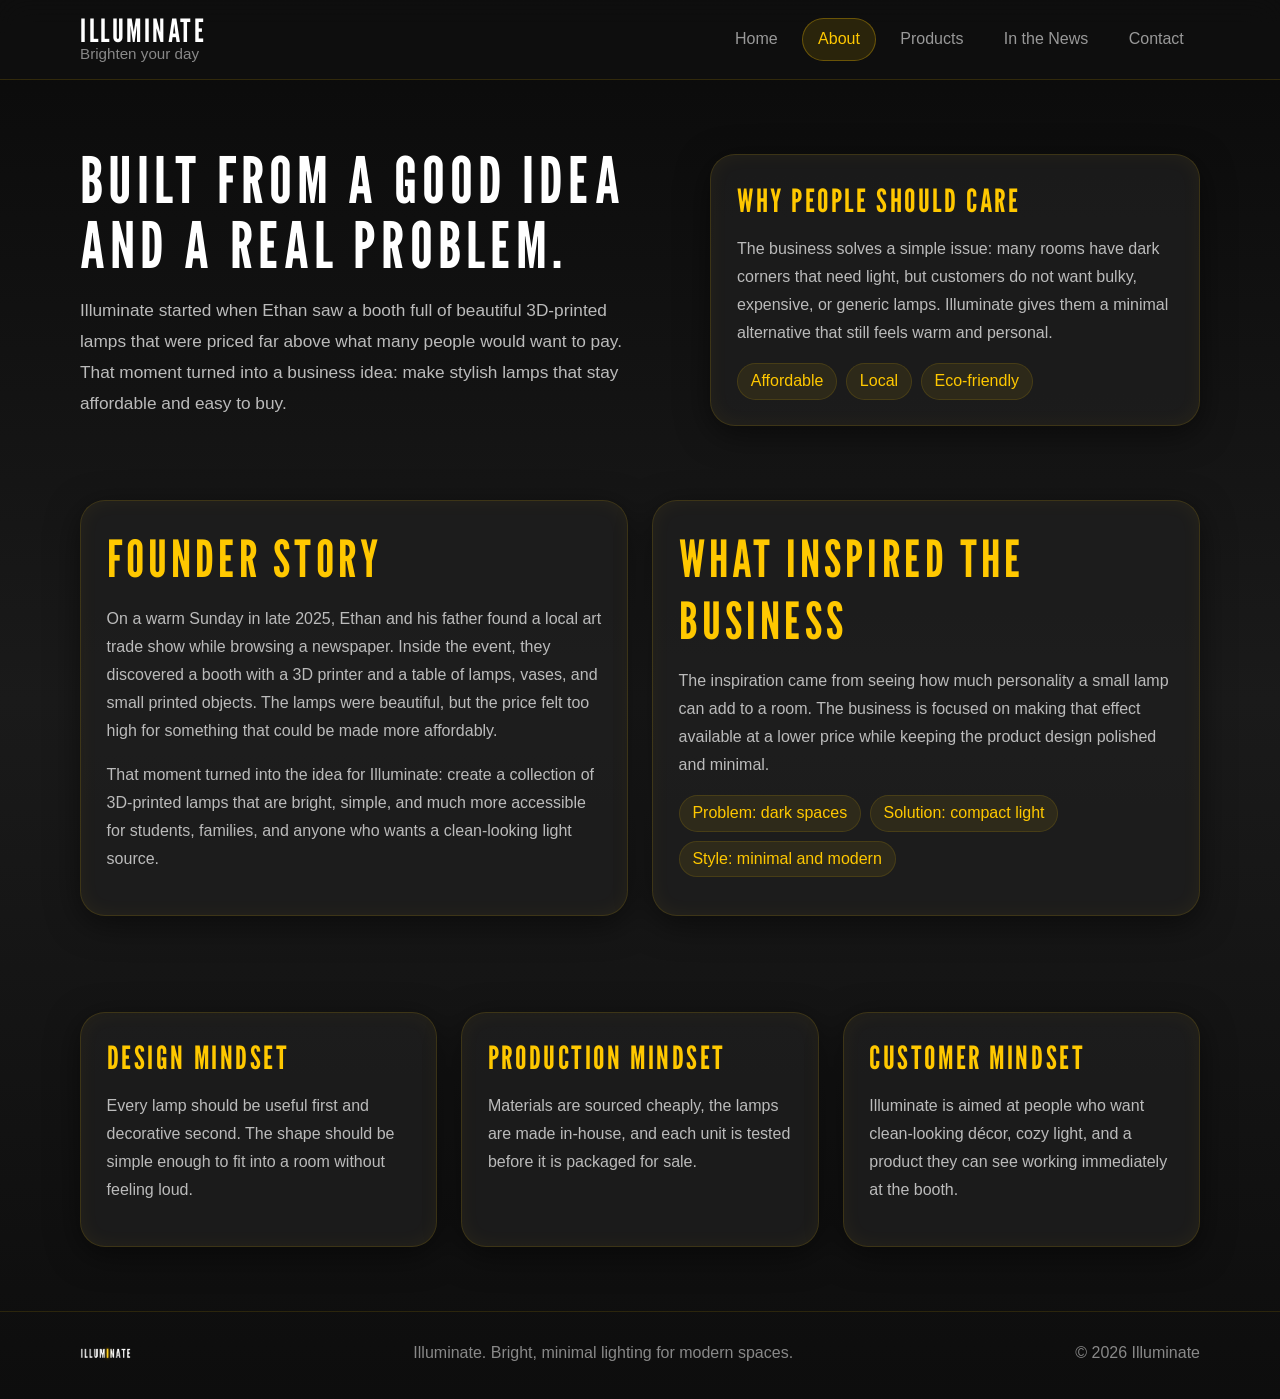
==== commit af08630b: "clean" ====
--- a/about.html
+++ b/about.html
@@ -35,7 +35,6 @@
         <section class="hero">
           <div class="container hero-grid">
             <div>
-              <span class="eyebrow">About the founder</span>
               <h1>Built from a good idea and a real problem.</h1>
               <p class="lede">
                 Illuminate started when Ethan saw a booth full of beautiful 3D-printed lamps that were priced far above what many people would want to pay. That moment turned into a business idea: make stylish lamps that stay affordable and easy to buy.
@@ -100,7 +99,7 @@
         <div class="container footer-row">
           <img src="Assets/Logo/White%20and%20Yellow%20nBg.png" alt="Illuminate logo" />
           <p>Illuminate. Bright, minimal lighting for modern spaces.</p>
-          <p>© <span data-year></span> Illuminate</p>
+          <p>&copy; <span data-year></span> Illuminate</p>
         </div>
       </footer>
     </div>
--- a/styles.css
+++ b/styles.css
@@ -446,6 +446,16 @@
   width: 100%;
   aspect-ratio: 4 / 3;
   object-fit: contain;
+}
+
+.card > img {
+  width: 100%;
+  aspect-ratio: 4 / 3;
+  object-fit: contain;
+  padding: 1rem 1rem 0;
+  background: linear-gradient(180deg, rgba(255, 200, 0, 0.1), rgba(255, 200, 0, 0.02));
+  border-radius: 25px 25px 0 0;
+  margin-bottom: -1px;
 }
 
 .card h3 {
